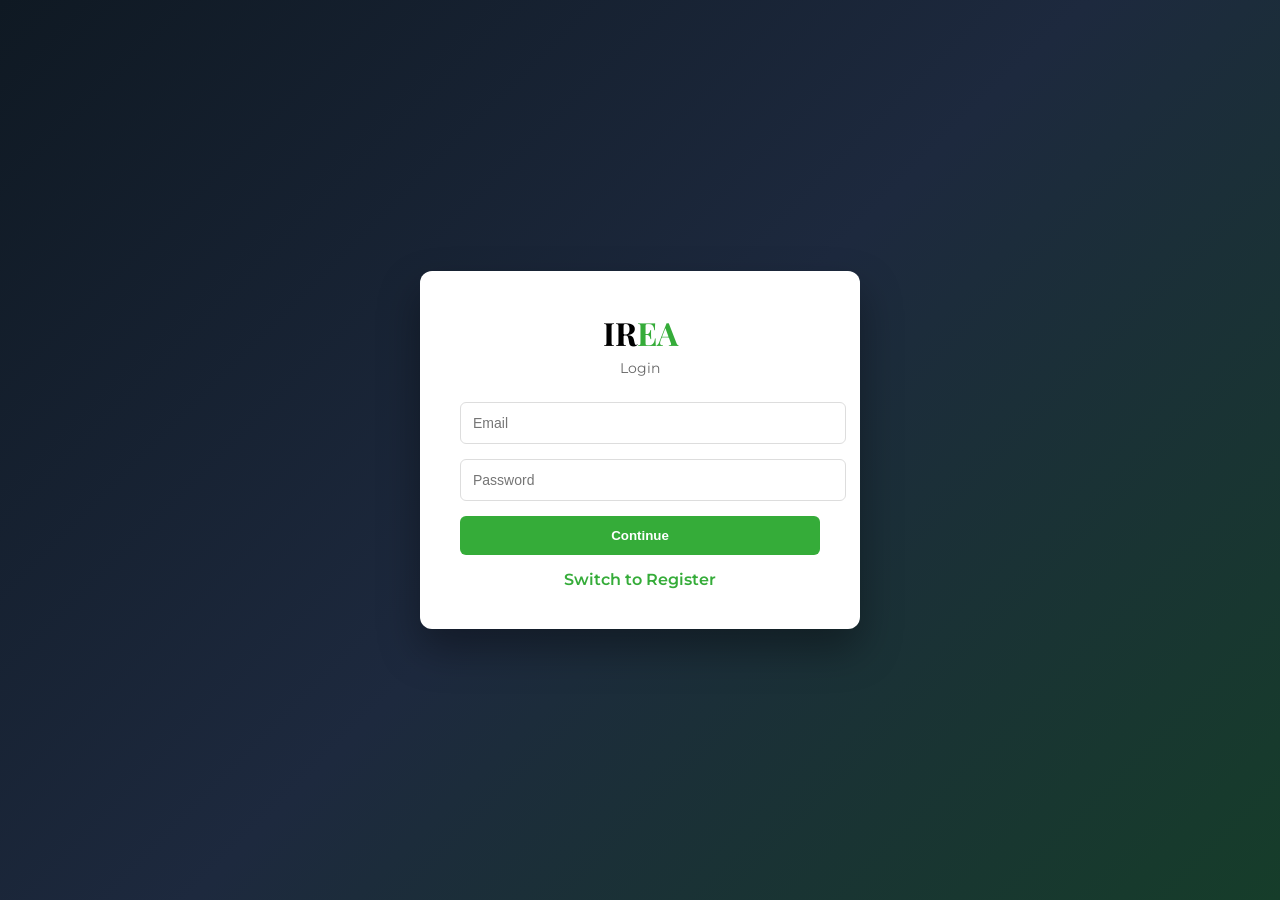
==== frontend/auth.html @ 5c5ea214 "OC" ====
<!DOCTYPE html>
<html lang="en">

<head>
    <meta charset="UTF-8">
    <meta name="viewport" content="width=device-width, initial-scale=1.0">
    <title>Auth — Iconics Real Estate</title>

    <link
        href="https://fonts.googleapis.com/css2?family=Montserrat:wght@400;600&family=Playfair+Display:wght@700&display=swap"
        rel="stylesheet">

    <style>
        body {
            margin: 0;
            font-family: 'Montserrat', sans-serif;
            background: linear-gradient(135deg, #0f1923, #1d293e, #163d2a);
            display: flex;
            justify-content: center;
            align-items: center;
            height: 100vh;
        }

        .auth-card {
            background: #fff;
            padding: 40px;
            width: 360px;
            border-radius: 12px;
            box-shadow: 0 20px 40px rgba(0, 0, 0, 0.35);
        }

        .auth-logo {
            text-align: center;
            margin-bottom: 25px;
        }

        .auth-logo h1 {
            font-family: 'Playfair Display', serif;
            margin: 0;
        }

        .auth-logo span {
            color: #35ac39;
        }

        .auth-logo p {
            margin-top: 5px;
            color: #666;
            font-size: 14px;
        }

        .form-group {
            margin-bottom: 15px;
        }

        input,
        select {
            width: 100%;
            padding: 12px;
            border-radius: 6px;
            border: 1px solid #ddd;
            font-size: 14px;
        }

        .btn {
            width: 100%;
            padding: 12px;
            background: #35ac39;
            color: white;
            border: none;
            border-radius: 6px;
            font-weight: bold;
            cursor: pointer;
        }

        .btn:disabled {
            opacity: 0.7;
            cursor: not-allowed;
        }

        .toggle {
            text-align: center;
            margin-top: 15px;
            cursor: pointer;
            color: #35ac39;
            font-weight: 600;
        }

        .role-select {
            display: none;
        }

        .alert {
            font-size: 13px;
            padding: 10px;
            border-radius: 6px;
            margin-bottom: 10px;
            display: none;
        }

        .alert.error {
            background: #ffe5e5;
            color: #c0392b;
        }

        .alert.success {
            background: #e6ffed;
            color: #27ae60;
        }
    </style>
</head>

<body>

    <div class="auth-card">

        <div class="auth-logo">
            <h1>IR<span>EA</span></h1>
            <p id="title">Login</p>
        </div>

        <div id="alertBox" class="alert"></div>

        <div class="form-group">
            <input type="text" id="name" placeholder="Full Name" style="display:none;">
        </div>

        <div class="form-group role-select" id="roleWrap">
            <select id="role">
                <option value="client">Client</option>
                <option value="agent">Agent</option>
            </select>
        </div>

        <div class="form-group">
            <input type="email" id="email" placeholder="Email">
        </div>

        <div class="form-group">
            <input type="password" id="password" placeholder="Password">
        </div>

        <button class="btn" id="submitBtn" onclick="submitForm()">Continue</button>

        <div class="toggle" onclick="toggleMode()">
            Switch to Register
        </div>

    </div>

    <script>
        let isLogin = true;
        const BASE_URL = "http://localhost/Final/backend/api/auth.php";

        function toggleMode() {
            isLogin = !isLogin;

            document.getElementById("title").innerText = isLogin ? "Login" : "Register";
            document.getElementById("name").style.display = isLogin ? "none" : "block";
            document.getElementById("roleWrap").style.display = isLogin ? "none" : "block";

            document.querySelector(".toggle").innerText =
                isLogin ? "Switch to Register" : "Switch to Login";
        }

        function showAlert(message, type = "error") {
            const box = document.getElementById("alertBox");
            box.innerText = message;
            box.className = "alert " + type;
            box.style.display = "block";
        }

        function redirectByRole(role) {
            if (role === "admin") {
                window.location.href = "admin/dashboard.html";
            } else if (role === "agent") {
                window.location.href = "agent/dashboard.html";
            } else {
                window.location.href = "client/dashboard.html";
            }
        }

        async function submitForm() {
            const email = document.getElementById("email").value.trim();
            const password = document.getElementById("password").value.trim();
            const name = document.getElementById("name").value.trim();
            const role = document.getElementById("role").value;

            if (!email || !password || (!isLogin && !name)) {
                showAlert("Please fill all required fields");
                return;
            }

            const btn = document.getElementById("submitBtn");
            btn.disabled = true;
            btn.innerText = "Processing...";

            const action = isLogin ? "login" : "register";

            const payload = isLogin
                ? { email, password }
                : { name, email, password, role };

            try {
                const res = await fetch(`${BASE_URL}?action=${action}`, {
                    method: "POST",
                    credentials: "include",
                    headers: { "Content-Type": "application/json" },
                    body: JSON.stringify(payload)
                });

                const data = await res.json();

                if (data.error) {
                    showAlert(data.error, "error");
                } else {
                    showAlert("Success! Redirecting...", "success");

                    setTimeout(() => {
                        redirectByRole(data.user.role);
                    }, 800);
                }

            } catch (err) {
                showAlert("Network error. Try again.");
            }

            btn.disabled = false;
            btn.innerText = "Continue";
        }

        document.addEventListener("keydown", e => {
            if (e.key === "Enter") submitForm();
        });
    </script>

</body>

</html>
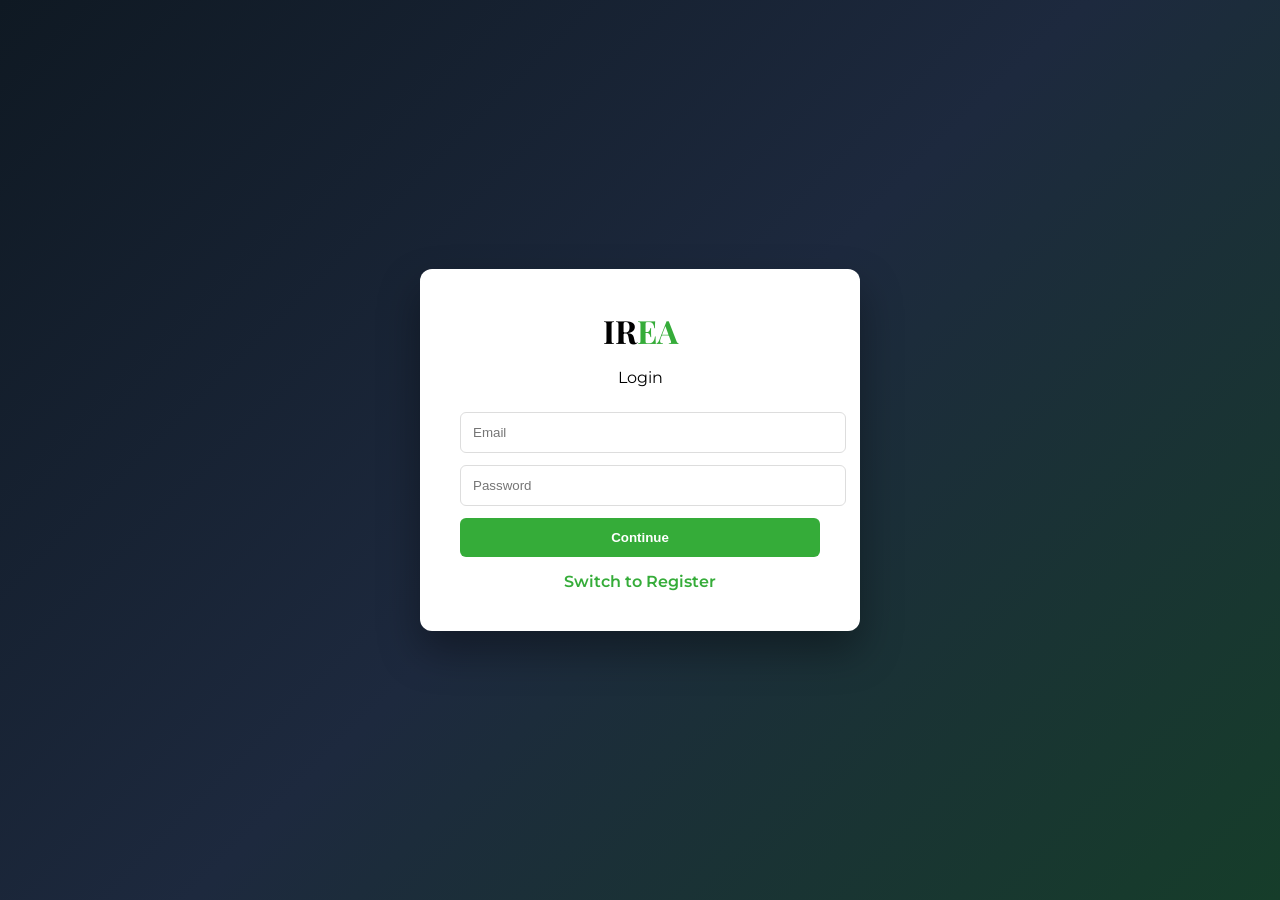
==== commit 48c412aa: "Admin - Endpoints Co-authored-by: Copilot <copilot@github.com>" ====
--- a/frontend/auth.html
+++ b/frontend/auth.html
@@ -1,10 +1,12 @@
 <!DOCTYPE html>
+
 <html lang="en">
 
 <head>
     <meta charset="UTF-8">
     <meta name="viewport" content="width=device-width, initial-scale=1.0">
     <title>Auth — Iconics Real Estate</title>
+
 
     <link
         href="https://fonts.googleapis.com/css2?family=Montserrat:wght@400;600&family=Playfair+Display:wght@700&display=swap"
@@ -43,23 +45,13 @@
             color: #35ac39;
         }
 
-        .auth-logo p {
-            margin-top: 5px;
-            color: #666;
-            font-size: 14px;
-        }
-
-        .form-group {
-            margin-bottom: 15px;
-        }
-
         input,
         select {
             width: 100%;
             padding: 12px;
+            margin-bottom: 12px;
             border-radius: 6px;
             border: 1px solid #ddd;
-            font-size: 14px;
         }
 
         .btn {
@@ -69,13 +61,8 @@
             color: white;
             border: none;
             border-radius: 6px;
+            cursor: pointer;
             font-weight: bold;
-            cursor: pointer;
-        }
-
-        .btn:disabled {
-            opacity: 0.7;
-            cursor: not-allowed;
         }
 
         .toggle {
@@ -86,152 +73,115 @@
             font-weight: 600;
         }
 
-        .role-select {
+        .alert {
             display: none;
+            padding: 10px;
+            margin-bottom: 10px;
+            border-radius: 6px;
+            font-size: 13px;
         }
 
-        .alert {
-            font-size: 13px;
-            padding: 10px;
-            border-radius: 6px;
-            margin-bottom: 10px;
-            display: none;
-        }
-
-        .alert.error {
+        .error {
             background: #ffe5e5;
             color: #c0392b;
         }
 
-        .alert.success {
+        .success {
             background: #e6ffed;
             color: #27ae60;
         }
     </style>
+
+
 </head>
 
 <body>
 
     <div class="auth-card">
 
+
         <div class="auth-logo">
             <h1>IR<span>EA</span></h1>
             <p id="title">Login</p>
         </div>
 
-        <div id="alertBox" class="alert"></div>
+        <div id="alert" class="alert"></div>
 
-        <div class="form-group">
-            <input type="text" id="name" placeholder="Full Name" style="display:none;">
-        </div>
+        <input type="text" id="name" placeholder="Full Name" style="display:none;">
+        <select id="role" style="display:none;">
+            <option value="client">Client</option>
+            <option value="agent">Agent</option>
+        </select>
 
-        <div class="form-group role-select" id="roleWrap">
-            <select id="role">
-                <option value="client">Client</option>
-                <option value="agent">Agent</option>
-            </select>
-        </div>
+        <input type="email" id="email" placeholder="Email">
+        <input type="password" id="password" placeholder="Password">
 
-        <div class="form-group">
-            <input type="email" id="email" placeholder="Email">
-        </div>
-
-        <div class="form-group">
-            <input type="password" id="password" placeholder="Password">
-        </div>
-
-        <button class="btn" id="submitBtn" onclick="submitForm()">Continue</button>
+        <button class="btn" onclick="submit()">Continue</button>
 
         <div class="toggle" onclick="toggleMode()">
             Switch to Register
         </div>
 
+
     </div>
+
+    <script src="assets/js/api.js"></script>
 
     <script>
         let isLogin = true;
-        const BASE_URL = "http://localhost/Final/backend/api/auth.php";
 
         function toggleMode() {
             isLogin = !isLogin;
 
             document.getElementById("title").innerText = isLogin ? "Login" : "Register";
             document.getElementById("name").style.display = isLogin ? "none" : "block";
-            document.getElementById("roleWrap").style.display = isLogin ? "none" : "block";
-
-            document.querySelector(".toggle").innerText =
-                isLogin ? "Switch to Register" : "Switch to Login";
+            document.getElementById("role").style.display = isLogin ? "none" : "block";
         }
 
-        function showAlert(message, type = "error") {
-            const box = document.getElementById("alertBox");
-            box.innerText = message;
-            box.className = "alert " + type;
-            box.style.display = "block";
+        function show(msg, type) {
+            const el = document.getElementById("alert");
+            el.style.display = "block";
+            el.className = "alert " + type;
+            el.innerText = msg;
         }
 
-        function redirectByRole(role) {
-            if (role === "admin") {
-                window.location.href = "admin/dashboard.html";
-            } else if (role === "agent") {
-                window.location.href = "agent/dashboard.html";
-            } else {
-                window.location.href = "client/dashboard.html";
+        async function submit() {
+            const emailVal = document.getElementById("email").value;
+            const passwordVal = document.getElementById("password").value;
+
+            if (!emailVal || !passwordVal) return show("Fields required", "error");
+
+            try {
+                const res = isLogin ?
+                    await Iconics.login({ email: emailVal, password: passwordVal }) :
+                    await Iconics.register({
+                        full_name: document.getElementById("name").value,
+                        email: emailVal,
+                        password: passwordVal,
+                        role: document.getElementById("role").value
+                    });
+
+
+                if (res.status === "success") {
+                    show("Success! Redirecting...", "success");
+
+                    const role = res.data?.user?.role;
+                    if (role) {
+                        setTimeout(() => {
+                            Iconics.redirectByRole(role);
+                        }, 500);
+                    } else {
+                        show("User role missing", "error");
+                    }
+                } else {
+                    // Handle error messages from Response::error()
+                    show(res.message || "Authentication failed", "error");
+                }
+            } catch (err) {
+                show("Server connection failed", "error");
             }
         }
 
-        async function submitForm() {
-            const email = document.getElementById("email").value.trim();
-            const password = document.getElementById("password").value.trim();
-            const name = document.getElementById("name").value.trim();
-            const role = document.getElementById("role").value;
-
-            if (!email || !password || (!isLogin && !name)) {
-                showAlert("Please fill all required fields");
-                return;
-            }
-
-            const btn = document.getElementById("submitBtn");
-            btn.disabled = true;
-            btn.innerText = "Processing...";
-
-            const action = isLogin ? "login" : "register";
-
-            const payload = isLogin
-                ? { email, password }
-                : { name, email, password, role };
-
-            try {
-                const res = await fetch(`${BASE_URL}?action=${action}`, {
-                    method: "POST",
-                    credentials: "include",
-                    headers: { "Content-Type": "application/json" },
-                    body: JSON.stringify(payload)
-                });
-
-                const data = await res.json();
-
-                if (data.error) {
-                    showAlert(data.error, "error");
-                } else {
-                    showAlert("Success! Redirecting...", "success");
-
-                    setTimeout(() => {
-                        redirectByRole(data.user.role);
-                    }, 800);
-                }
-
-            } catch (err) {
-                showAlert("Network error. Try again.");
-            }
-
-            btn.disabled = false;
-            btn.innerText = "Continue";
-        }
-
-        document.addEventListener("keydown", e => {
-            if (e.key === "Enter") submitForm();
-        });
     </script>
 
 </body>
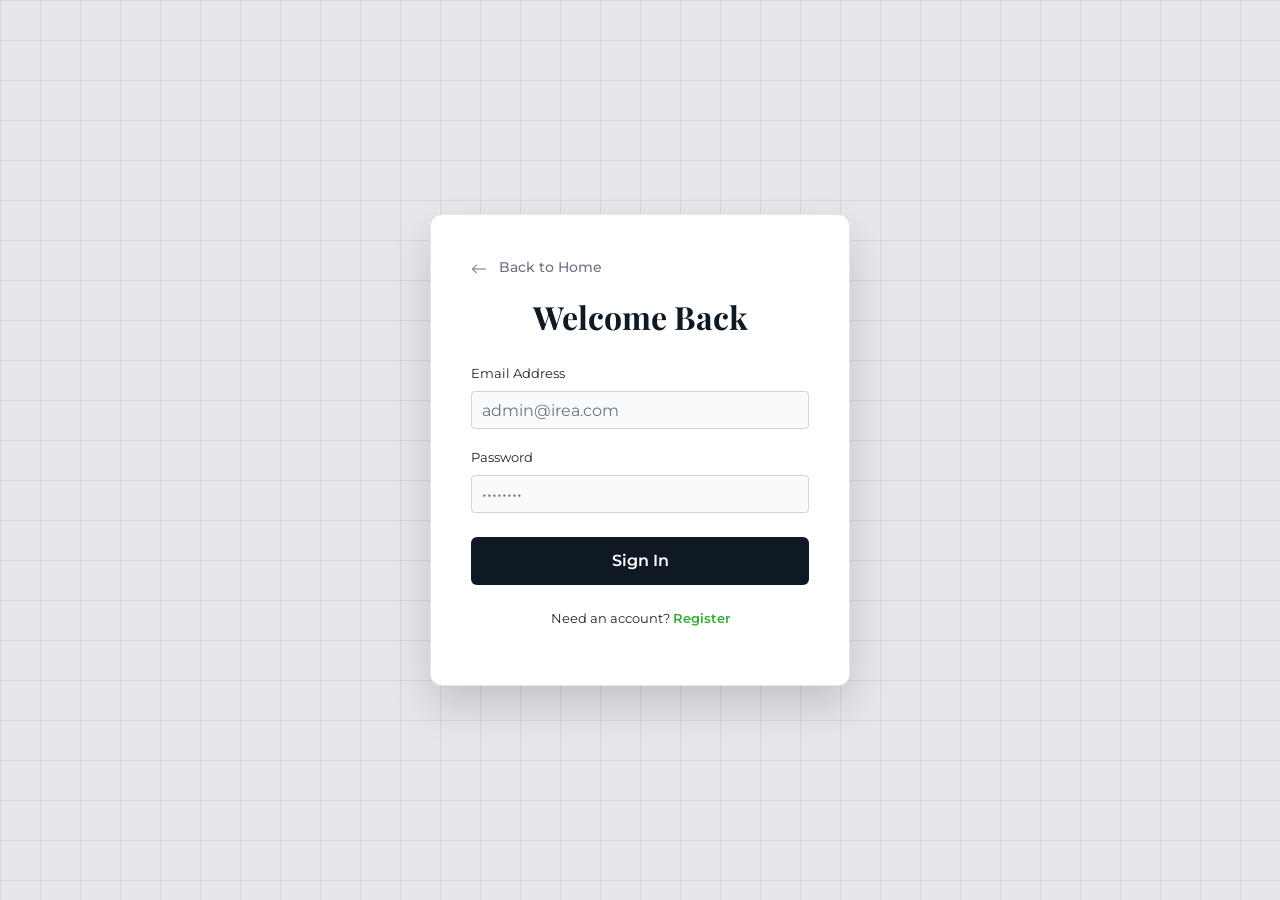
==== commit a41eb2c5: "rf" ====
--- a/frontend/auth.html
+++ b/frontend/auth.html
@@ -1,189 +1,177 @@
 <!DOCTYPE html>
-
 <html lang="en">
 
 <head>
     <meta charset="UTF-8">
     <meta name="viewport" content="width=device-width, initial-scale=1.0">
-    <title>Auth — Iconics Real Estate</title>
+    <title>Authentication | IREA FDIVS</title>
+    <link
+        href="https://fonts.googleapis.com/css2?family=Montserrat:wght@300;400;600&family=Playfair+Display:wght@700&display=swap"
+        rel="stylesheet">
+    <link rel="stylesheet" href="assets/bootstrap/css/bootstrap.min.css">
+    <style>
+        :root {
+            --primary-dark: #0f1923;
+            --accent-green: #35ac39;
+            --bg-dull: #e5e7eb;
+        }
 
-
-    <link
-        href="https://fonts.googleapis.com/css2?family=Montserrat:wght@400;600&family=Playfair+Display:wght@700&display=swap"
-        rel="stylesheet">
-
-    <style>
         body {
+            font-family: 'Montserrat', sans-serif;
+            background-color: var(--bg-dull);
+            /* Stronger Grid Pattern */
+            background-image:
+                linear-gradient(rgba(0, 0, 0, 0.07) 1px, transparent 1px),
+                linear-gradient(90deg, rgba(0, 0, 0, 0.07) 1px, transparent 1px);
+            background-size: 40px 40px;
+            height: 100vh;
+            display: flex;
+            align-items: center;
+            justify-content: center;
             margin: 0;
-            font-family: 'Montserrat', sans-serif;
-            background: linear-gradient(135deg, #0f1923, #1d293e, #163d2a);
-            display: flex;
-            justify-content: center;
-            align-items: center;
-            height: 100vh;
         }
 
         .auth-card {
-            background: #fff;
+            background: #ffffff;
             padding: 40px;
-            width: 360px;
             border-radius: 12px;
-            box-shadow: 0 20px 40px rgba(0, 0, 0, 0.35);
+            box-shadow: 0 20px 40px rgba(0, 0, 0, 0.15);
+            width: 100%;
+            max-width: 420px;
+            border: 1px solid rgba(0, 0, 0, 0.1);
         }
 
-        .auth-logo {
+        .auth-header {
+            font-family: 'Playfair Display', serif;
+            color: var(--primary-dark);
             text-align: center;
             margin-bottom: 25px;
+            font-weight: 700;
         }
 
-        .auth-logo h1 {
-            font-family: 'Playfair Display', serif;
-            margin: 0;
+        .btn-auth {
+            background: var(--primary-dark);
+            color: white !important;
+            border: none;
+            padding: 12px;
+            width: 100%;
+            border-radius: 6px;
+            font-weight: 600;
+            transition: 0.3s;
         }
 
-        .auth-logo span {
-            color: #35ac39;
+        .btn-auth:hover {
+            background: #1a2a3a;
+            transform: translateY(-2px);
         }
 
-        input,
-        select {
-            width: 100%;
-            padding: 12px;
-            margin-bottom: 12px;
-            border-radius: 6px;
-            border: 1px solid #ddd;
+        .back-link {
+            text-decoration: none;
+            color: #6b7280;
+            font-size: 0.85rem;
+            display: inline-block;
+            margin-bottom: 20px;
+            font-weight: 500;
         }
 
-        .btn {
-            width: 100%;
-            padding: 12px;
-            background: #35ac39;
-            color: white;
-            border: none;
-            border-radius: 6px;
-            cursor: pointer;
-            font-weight: bold;
+        .back-link:hover {
+            color: var(--primary-dark);
         }
 
-        .toggle {
-            text-align: center;
-            margin-top: 15px;
+        .form-control {
+            background: #f9fafb;
+            border: 1px solid #d1d5db;
+            padding: 10px;
+        }
+
+        .toggle-link {
+            color: var(--accent-green);
             cursor: pointer;
-            color: #35ac39;
             font-weight: 600;
         }
-
-        .alert {
-            display: none;
-            padding: 10px;
-            margin-bottom: 10px;
-            border-radius: 6px;
-            font-size: 13px;
-        }
-
-        .error {
-            background: #ffe5e5;
-            color: #c0392b;
-        }
-
-        .success {
-            background: #e6ffed;
-            color: #27ae60;
-        }
     </style>
-
-
 </head>
 
 <body>
 
     <div class="auth-card">
+        <a href="index.html" class="back-link">
+            <svg width="16" height="16" fill="currentColor" style="margin-right:8px" viewBox="0 0 16 16">
+                <path fill-rule="evenodd"
+                    d="M15 8a.5.5 0 0 0-.5-.5H2.707l3.147-3.146a.5.5 0 1 0-.708-.708l-4 4a.5.5 0 0 0 0 .708l4 4a.5.5 0 0 0 .708-.708L2.707 8.5H14.5A.5.5 0 0 0 15 8z" />
+            </svg>
+            Back to Home
+        </a>
 
-
-        <div class="auth-logo">
-            <h1>IR<span>EA</span></h1>
-            <p id="title">Login</p>
+        <div id="login-section">
+            <h2 class="auth-header">Welcome Back</h2>
+            <form id="loginForm">
+                <div class="mb-3">
+                    <label class="form-label small fw-bold">Email Address</label>
+                    <input type="email" name="email" class="form-control" required placeholder="admin@irea.com">
+                </div>
+                <div class="mb-4">
+                    <label class="form-label small fw-bold">Password</label>
+                    <input type="password" name="password" class="form-control" required placeholder="••••••••">
+                </div>
+                <button type="submit" class="btn-auth">Sign In</button>
+            </form>
+            <p class="text-center mt-4 small">Need an account? <span class="toggle-link"
+                    onclick="toggleAuth()">Register</span></p>
         </div>
 
-        <div id="alert" class="alert"></div>
-
-        <input type="text" id="name" placeholder="Full Name" style="display:none;">
-        <select id="role" style="display:none;">
-            <option value="client">Client</option>
-            <option value="agent">Agent</option>
-        </select>
-
-        <input type="email" id="email" placeholder="Email">
-        <input type="password" id="password" placeholder="Password">
-
-        <button class="btn" onclick="submit()">Continue</button>
-
-        <div class="toggle" onclick="toggleMode()">
-            Switch to Register
+        <div id="register-section" style="display: none;">
+            <h2 class="auth-header">Create Account</h2>
+            <form id="registerForm">
+                <div class="mb-3">
+                    <label class="form-label small fw-bold">Full Name</label>
+                    <input type="text" name="full_name" class="form-control" required>
+                </div>
+                <div class="mb-3">
+                    <label class="form-label small fw-bold">Email</label>
+                    <input type="email" name="email" class="form-control" required>
+                </div>
+                <div class="mb-3">
+                    <label class="form-label small fw-bold">Password</label>
+                    <input type="password" name="password" class="form-control" required>
+                </div>
+                <div class="mb-4">
+                    <label class="form-label small fw-bold">I am an...</label>
+                    <select name="role" class="form-select">
+                        <option value="client">Client</option>
+                        <option value="agent">Agent</option>
+                    </select>
+                </div>
+                <button type="submit" class="btn-auth">Register</button>
+            </form>
+            <p class="text-center mt-4 small">Already joined? <span class="toggle-link"
+                    onclick="toggleAuth()">Login</span></p>
         </div>
-
-
     </div>
 
     <script src="assets/js/api.js"></script>
-
     <script>
-        let isLogin = true;
-
-        function toggleMode() {
-            isLogin = !isLogin;
-
-            document.getElementById("title").innerText = isLogin ? "Login" : "Register";
-            document.getElementById("name").style.display = isLogin ? "none" : "block";
-            document.getElementById("role").style.display = isLogin ? "none" : "block";
+        function toggleAuth() {
+            const login = document.getElementById('login-section');
+            const reg = document.getElementById('register-section');
+            const isLogin = login.style.display !== 'none';
+            login.style.display = isLogin ? 'none' : 'block';
+            reg.style.display = isLogin ? 'block' : 'none';
         }
 
-        function show(msg, type) {
-            const el = document.getElementById("alert");
-            el.style.display = "block";
-            el.className = "alert " + type;
-            el.innerText = msg;
-        }
+        document.getElementById('loginForm').onsubmit = async (e) => {
+            e.preventDefault();
+            const data = Object.fromEntries(new FormData(e.target));
+            const res = await Iconics.login(data);
 
-        async function submit() {
-            const emailVal = document.getElementById("email").value;
-            const passwordVal = document.getElementById("password").value;
-
-            if (!emailVal || !passwordVal) return show("Fields required", "error");
-
-            try {
-                const res = isLogin ?
-                    await Iconics.login({ email: emailVal, password: passwordVal }) :
-                    await Iconics.register({
-                        full_name: document.getElementById("name").value,
-                        email: emailVal,
-                        password: passwordVal,
-                        role: document.getElementById("role").value
-                    });
-
-
-                if (res.status === "success") {
-                    show("Success! Redirecting...", "success");
-
-                    const role = res.data?.user?.role;
-                    if (role) {
-                        setTimeout(() => {
-                            Iconics.redirectByRole(role);
-                        }, 500);
-                    } else {
-                        show("User role missing", "error");
-                    }
-                } else {
-                    // Handle error messages from Response::error()
-                    show(res.message || "Authentication failed", "error");
-                }
-            } catch (err) {
-                show("Server connection failed", "error");
+            if (res.status === "success" && res.data.user) {
+                // REDIRECT LOGIC
+                Iconics.redirectByRole(res.data.user.role);
+            } else {
+                alert(res.message || "Invalid Login");
             }
-        }
-
+        };
     </script>
-
 </body>
 
 </html>
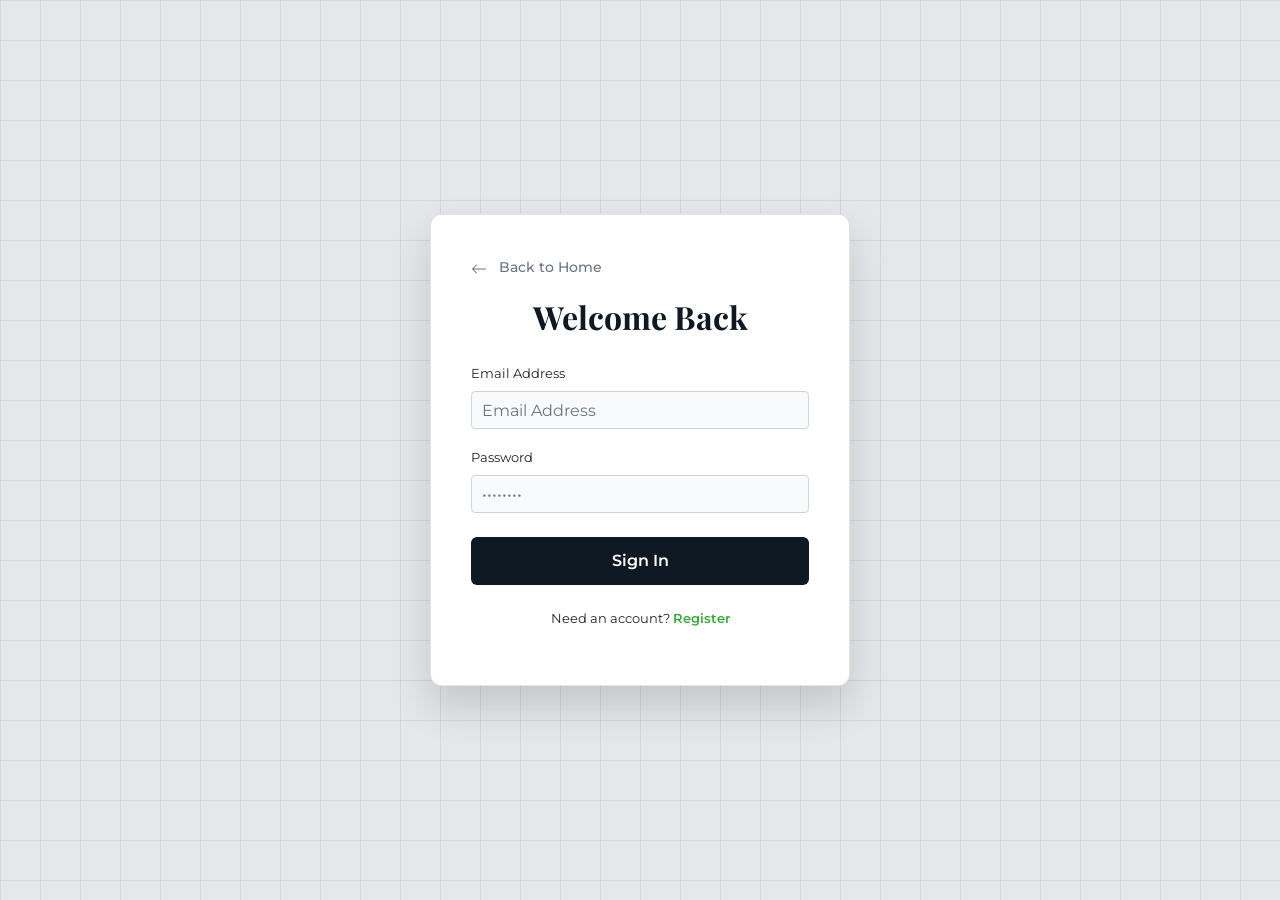
==== commit 0748ea12: "Retouch" ====
--- a/frontend/auth.html
+++ b/frontend/auth.html
@@ -19,7 +19,6 @@
         body {
             font-family: 'Montserrat', sans-serif;
             background-color: var(--bg-dull);
-            /* Stronger Grid Pattern */
             background-image:
                 linear-gradient(rgba(0, 0, 0, 0.07) 1px, transparent 1px),
                 linear-gradient(90deg, rgba(0, 0, 0, 0.07) 1px, transparent 1px);
@@ -65,6 +64,12 @@
             transform: translateY(-2px);
         }
 
+        .btn-auth:disabled {
+            opacity: 0.6;
+            cursor: not-allowed;
+            transform: none;
+        }
+
         .back-link {
             text-decoration: none;
             color: #6b7280;
@@ -88,6 +93,26 @@
             color: var(--accent-green);
             cursor: pointer;
             font-weight: 600;
+        }
+
+        .alert-msg {
+            font-size: 0.85rem;
+            padding: 10px 14px;
+            border-radius: 6px;
+            margin-bottom: 16px;
+            display: none;
+        }
+
+        .alert-msg.error {
+            background: #fee2e2;
+            color: #b91c1c;
+            border: 1px solid #fca5a5;
+        }
+
+        .alert-msg.success {
+            background: #dcfce7;
+            color: #15803d;
+            border: 1px solid #86efac;
         }
     </style>
 </head>
@@ -103,25 +128,29 @@
             Back to Home
         </a>
 
+        <!-- LOGIN SECTION -->
         <div id="login-section">
             <h2 class="auth-header">Welcome Back</h2>
+            <div id="login-msg" class="alert-msg"></div>
             <form id="loginForm">
                 <div class="mb-3">
                     <label class="form-label small fw-bold">Email Address</label>
-                    <input type="email" name="email" class="form-control" required placeholder="admin@irea.com">
+                    <input type="email" name="email" class="form-control" required placeholder="Email Address">
                 </div>
                 <div class="mb-4">
                     <label class="form-label small fw-bold">Password</label>
                     <input type="password" name="password" class="form-control" required placeholder="••••••••">
                 </div>
-                <button type="submit" class="btn-auth">Sign In</button>
+                <button type="submit" class="btn-auth" id="loginBtn">Sign In</button>
             </form>
             <p class="text-center mt-4 small">Need an account? <span class="toggle-link"
                     onclick="toggleAuth()">Register</span></p>
         </div>
 
+        <!-- REGISTER SECTION -->
         <div id="register-section" style="display: none;">
             <h2 class="auth-header">Create Account</h2>
+            <div id="register-msg" class="alert-msg"></div>
             <form id="registerForm">
                 <div class="mb-3">
                     <label class="form-label small fw-bold">Full Name</label>
@@ -142,7 +171,7 @@
                         <option value="agent">Agent</option>
                     </select>
                 </div>
-                <button type="submit" class="btn-auth">Register</button>
+                <button type="submit" class="btn-auth" id="registerBtn">Register</button>
             </form>
             <p class="text-center mt-4 small">Already joined? <span class="toggle-link"
                     onclick="toggleAuth()">Login</span></p>
@@ -151,24 +180,83 @@
 
     <script src="assets/js/api.js"></script>
     <script>
+        // ── helpers ──────────────────────────────────────────────────────────
+        function showMsg(elId, message, type = 'error') {
+            const el = document.getElementById(elId);
+            el.textContent = Array.isArray(message) ? message.join(' ') : message;
+            el.className = `alert-msg ${type}`;
+            el.style.display = 'block';
+        }
+
+        function hideMsg(elId) {
+            const el = document.getElementById(elId);
+            el.style.display = 'none';
+        }
+
+        function setLoading(btnId, loading) {
+            const btn = document.getElementById(btnId);
+            btn.disabled = loading;
+            btn.textContent = loading ? 'Please wait...' : btn.dataset.label;
+        }
+
+        // Store original button labels
+        document.getElementById('loginBtn').dataset.label = 'Sign In';
+        document.getElementById('registerBtn').dataset.label = 'Register';
+
+        // ── toggle ────────────────────────────────────────────────────────────
         function toggleAuth() {
             const login = document.getElementById('login-section');
             const reg = document.getElementById('register-section');
             const isLogin = login.style.display !== 'none';
             login.style.display = isLogin ? 'none' : 'block';
             reg.style.display = isLogin ? 'block' : 'none';
-        }
-
+            hideMsg('login-msg');
+            hideMsg('register-msg');
+        }
+
+        // ── LOGIN ─────────────────────────────────────────────────────────────
         document.getElementById('loginForm').onsubmit = async (e) => {
             e.preventDefault();
-            const data = Object.fromEntries(new FormData(e.target));
-            const res = await Iconics.login(data);
-
-            if (res.status === "success" && res.data.user) {
-                // REDIRECT LOGIC
-                Iconics.redirectByRole(res.data.user.role);
-            } else {
-                alert(res.message || "Invalid Login");
+            hideMsg('login-msg');
+            setLoading('loginBtn', true);
+
+            try {
+                const data = Object.fromEntries(new FormData(e.target));
+                const res = await Iconics.login(data);
+
+                if (res.status === 'success' && res.data.user) {
+                    showMsg('login-msg', 'Login successful! Redirecting...', 'success');
+                    Iconics.redirectByRole(res.data.user.role);
+                } else {
+                    showMsg('login-msg', res.message || 'Invalid credentials');
+                    setLoading('loginBtn', false);
+                }
+            } catch (err) {
+                showMsg('login-msg', 'Network error. Please try again.');
+                setLoading('loginBtn', false);
+            }
+        };
+
+        // ── REGISTER ──────────────────────────────────────────────────────────
+        document.getElementById('registerForm').onsubmit = async (e) => {
+            e.preventDefault();
+            hideMsg('register-msg');
+            setLoading('registerBtn', true);
+
+            try {
+                const data = Object.fromEntries(new FormData(e.target));
+                const res = await Iconics.register(data);
+
+                if (res.status === 'success' && res.data.user) {
+                    showMsg('register-msg', 'Account created! Redirecting...', 'success');
+                    Iconics.redirectByRole(res.data.user.role);
+                } else {
+                    showMsg('register-msg', res.message || 'Registration failed. Please try again.');
+                    setLoading('registerBtn', false);
+                }
+            } catch (err) {
+                showMsg('register-msg', 'Network error. Please try again.');
+                setLoading('registerBtn', false);
             }
         };
     </script>
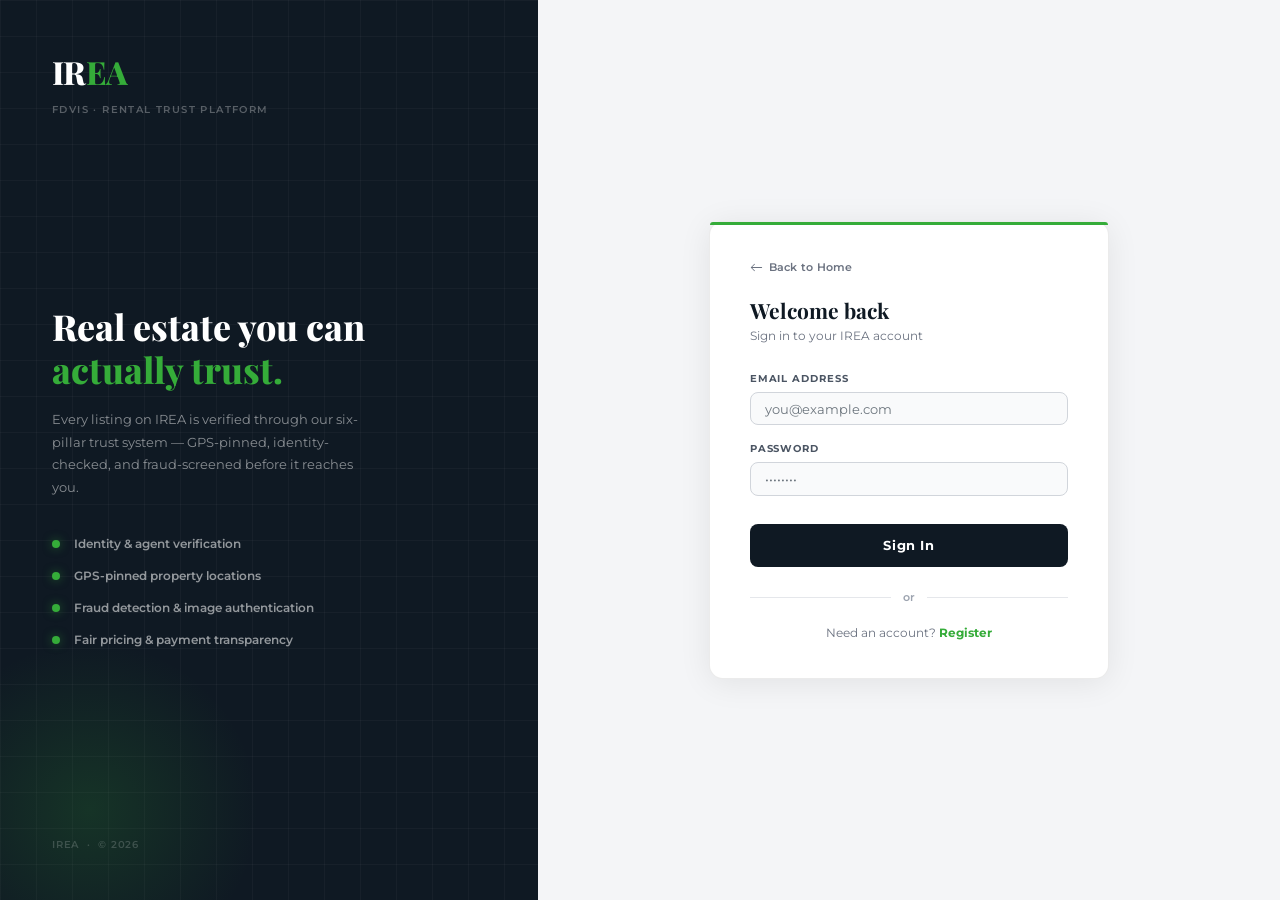
==== commit f05b6396: "rf" ====
--- a/frontend/auth.html
+++ b/frontend/auth.html
@@ -6,100 +6,364 @@
     <meta name="viewport" content="width=device-width, initial-scale=1.0">
     <title>Authentication | IREA FDIVS</title>
     <link
-        href="https://fonts.googleapis.com/css2?family=Montserrat:wght@300;400;600&family=Playfair+Display:wght@700&display=swap"
+        href="https://fonts.googleapis.com/css2?family=Montserrat:wght@300;400;600;700&family=Playfair+Display:wght@700;800&display=swap"
         rel="stylesheet">
     <link rel="stylesheet" href="assets/bootstrap/css/bootstrap.min.css">
     <style>
         :root {
             --primary-dark: #0f1923;
+            --primary-mid: #162030;
             --accent-green: #35ac39;
-            --bg-dull: #e5e7eb;
+            --accent-green-d: #279b2b;
+            --bg-page: #f4f5f7;
+            --card-bg: #ffffff;
+            --border-light: rgba(0, 0, 0, 0.08);
+            --radius-md: 8px;
+            --radius-lg: 14px;
+            --text-muted: #6b7280;
+        }
+
+        *,
+        *::before,
+        *::after {
+            box-sizing: border-box;
+            margin: 0;
+            padding: 0;
         }
 
         body {
             font-family: 'Montserrat', sans-serif;
-            background-color: var(--bg-dull);
-            background-image:
-                linear-gradient(rgba(0, 0, 0, 0.07) 1px, transparent 1px),
-                linear-gradient(90deg, rgba(0, 0, 0, 0.07) 1px, transparent 1px);
-            background-size: 40px 40px;
+            background: var(--primary-dark);
             height: 100vh;
             display: flex;
+            overflow: hidden;
+        }
+
+        /* ══════════════════════════════════════
+           LEFT PANEL — dark brand side
+        ══════════════════════════════════════ */
+        .panel-left {
+            width: 42%;
+            min-width: 340px;
+            background: var(--primary-dark);
+            display: flex;
+            flex-direction: column;
+            justify-content: space-between;
+            padding: 48px 52px;
+            position: relative;
+            overflow: hidden;
+            flex-shrink: 0;
+        }
+
+        /* subtle grid texture */
+        .panel-left::before {
+            content: '';
+            position: absolute;
+            inset: 0;
+            background-image:
+                linear-gradient(rgba(255, 255, 255, 0.03) 1px, transparent 1px),
+                linear-gradient(90deg, rgba(255, 255, 255, 0.03) 1px, transparent 1px);
+            background-size: 36px 36px;
+            pointer-events: none;
+        }
+
+        /* green glow orb */
+        .panel-left::after {
+            content: '';
+            position: absolute;
+            bottom: -80px;
+            left: -80px;
+            width: 340px;
+            height: 340px;
+            background: radial-gradient(circle, rgba(53, 172, 57, 0.18) 0%, transparent 70%);
+            pointer-events: none;
+        }
+
+        .left-brand {
+            position: relative;
+            z-index: 1;
+        }
+
+        .brand-logo {
+            font-family: 'Playfair Display', serif;
+            font-size: 32px;
+            font-weight: 800;
+            color: white;
+            letter-spacing: -0.02em;
+            text-decoration: none;
+            display: inline-block;
+            margin-bottom: 6px;
+        }
+
+        .brand-logo span {
+            color: var(--accent-green);
+        }
+
+        .brand-tagline {
+            font-size: 10px;
+            font-weight: 600;
+            letter-spacing: 0.14em;
+            text-transform: uppercase;
+            color: rgba(255, 255, 255, 0.3);
+        }
+
+        .left-body {
+            position: relative;
+            z-index: 1;
+        }
+
+        .left-headline {
+            font-family: 'Playfair Display', serif;
+            font-size: clamp(1.8rem, 2.8vw, 2.4rem);
+            font-weight: 800;
+            color: white;
+            line-height: 1.18;
+            margin-bottom: 18px;
+        }
+
+        .left-headline em {
+            font-style: normal;
+            color: var(--accent-green);
+        }
+
+        .left-desc {
+            font-size: 13px;
+            font-weight: 400;
+            color: rgba(255, 255, 255, 0.5);
+            line-height: 1.75;
+            max-width: 320px;
+            margin-bottom: 36px;
+        }
+
+        /* Trust pillars */
+        .trust-pillars {
+            display: flex;
+            flex-direction: column;
+            gap: 14px;
+        }
+
+        .trust-pillar {
+            display: flex;
+            align-items: center;
+            gap: 14px;
+        }
+
+        .pillar-dot {
+            width: 8px;
+            height: 8px;
+            border-radius: 50%;
+            background: var(--accent-green);
+            flex-shrink: 0;
+            box-shadow: 0 0 10px rgba(53, 172, 57, 0.5);
+        }
+
+        .pillar-text {
+            font-size: 12px;
+            font-weight: 600;
+            color: rgba(255, 255, 255, 0.55);
+        }
+
+        .left-footer {
+            position: relative;
+            z-index: 1;
+            font-size: 10px;
+            font-weight: 600;
+            letter-spacing: 0.08em;
+            color: rgba(255, 255, 255, 0.18);
+            text-transform: uppercase;
+        }
+
+        /* ══════════════════════════════════════
+           RIGHT PANEL — form side
+        ══════════════════════════════════════ */
+        .panel-right {
+            flex: 1;
+            background: var(--bg-page);
+            display: flex;
+            flex-direction: column;
             align-items: center;
             justify-content: center;
-            margin: 0;
-        }
-
-        .auth-card {
-            background: #ffffff;
-            padding: 40px;
-            border-radius: 12px;
-            box-shadow: 0 20px 40px rgba(0, 0, 0, 0.15);
+            padding: 40px 32px;
+            overflow-y: auto;
+        }
+
+        .form-shell {
+            background: var(--card-bg);
+            border-radius: var(--radius-lg);
+            box-shadow: 0 4px 32px rgba(0, 0, 0, 0.08);
+            border: 0.5px solid var(--border-light);
             width: 100%;
-            max-width: 420px;
-            border: 1px solid rgba(0, 0, 0, 0.1);
-        }
-
-        .auth-header {
+            max-width: 400px;
+            padding: 40px 40px 36px;
+            animation: slideUp 0.35s ease forwards;
+        }
+
+        @keyframes slideUp {
+            from {
+                opacity: 0;
+                transform: translateY(16px);
+            }
+
+            to {
+                opacity: 1;
+                transform: translateY(0);
+            }
+        }
+
+        /* green top accent */
+        .form-shell::before {
+            content: '';
+            display: block;
+            height: 3px;
+            background: var(--accent-green);
+            border-radius: var(--radius-lg) var(--radius-lg) 0 0;
+            margin: -40px -40px 32px;
+        }
+
+        /* back link */
+        .back-link {
+            display: inline-flex;
+            align-items: center;
+            gap: 6px;
+            color: var(--text-muted);
+            font-size: 11px;
+            font-weight: 600;
+            text-decoration: none;
+            margin-bottom: 22px;
+            letter-spacing: 0.02em;
+            transition: color 0.2s;
+        }
+
+        .back-link:hover {
+            color: var(--primary-dark);
+        }
+
+        .form-heading {
             font-family: 'Playfair Display', serif;
+            font-size: 21px;
+            font-weight: 700;
             color: var(--primary-dark);
-            text-align: center;
-            margin-bottom: 25px;
+            margin-bottom: 4px;
+        }
+
+        .form-sub {
+            font-size: 12px;
+            color: var(--text-muted);
+            margin-bottom: 26px;
+        }
+
+        /* ── Fields ── */
+        .form-label {
+            font-size: 10px;
             font-weight: 700;
-        }
-
+            letter-spacing: 0.09em;
+            text-transform: uppercase;
+            color: #4b5563;
+            margin-bottom: 6px;
+            display: block;
+        }
+
+        .form-control,
+        .form-select {
+            background: #f9fafb;
+            border: 1px solid #d1d5db;
+            border-radius: var(--radius-md);
+            padding: 10px 14px;
+            font-family: 'Montserrat', sans-serif;
+            font-size: 13px;
+            color: var(--primary-dark);
+            width: 100%;
+            transition: border-color 0.2s, box-shadow 0.2s;
+        }
+
+        .form-control:focus,
+        .form-select:focus {
+            outline: none;
+            border-color: var(--accent-green);
+            box-shadow: 0 0 0 3px rgba(53, 172, 57, 0.12);
+            background: #fff;
+        }
+
+        /* ── Submit button ── */
         .btn-auth {
             background: var(--primary-dark);
             color: white !important;
             border: none;
             padding: 12px;
             width: 100%;
-            border-radius: 6px;
-            font-weight: 600;
-            transition: 0.3s;
+            border-radius: var(--radius-md);
+            font-family: 'Montserrat', sans-serif;
+            font-size: 13px;
+            font-weight: 700;
+            letter-spacing: 0.04em;
+            cursor: pointer;
+            transition: background 0.2s, transform 0.15s;
+            margin-top: 4px;
         }
 
         .btn-auth:hover {
-            background: #1a2a3a;
-            transform: translateY(-2px);
+            background: #1c2e40;
+            transform: translateY(-1px);
+        }
+
+        .btn-auth:active {
+            transform: translateY(0);
         }
 
         .btn-auth:disabled {
-            opacity: 0.6;
+            opacity: 0.55;
             cursor: not-allowed;
             transform: none;
         }
 
-        .back-link {
-            text-decoration: none;
-            color: #6b7280;
-            font-size: 0.85rem;
-            display: inline-block;
-            margin-bottom: 20px;
-            font-weight: 500;
-        }
-
-        .back-link:hover {
-            color: var(--primary-dark);
-        }
-
-        .form-control {
-            background: #f9fafb;
-            border: 1px solid #d1d5db;
-            padding: 10px;
+        /* ── Divider ── */
+        .auth-divider {
+            display: flex;
+            align-items: center;
+            gap: 12px;
+            margin: 22px 0 18px;
+        }
+
+        .auth-divider::before,
+        .auth-divider::after {
+            content: '';
+            flex: 1;
+            height: 1px;
+            background: #e5e7eb;
+        }
+
+        .auth-divider span {
+            font-size: 11px;
+            font-weight: 600;
+            color: #9ca3af;
+            white-space: nowrap;
+        }
+
+        /* ── Toggle ── */
+        .toggle-text {
+            text-align: center;
+            font-size: 12px;
+            color: var(--text-muted);
+            margin: 0;
         }
 
         .toggle-link {
             color: var(--accent-green);
             cursor: pointer;
-            font-weight: 600;
-        }
-
+            font-weight: 700;
+        }
+
+        .toggle-link:hover {
+            text-decoration: underline;
+        }
+
+        /* ── Alert messages ── */
         .alert-msg {
-            font-size: 0.85rem;
+            font-size: 12px;
+            font-weight: 500;
             padding: 10px 14px;
-            border-radius: 6px;
-            margin-bottom: 16px;
+            border-radius: var(--radius-md);
+            margin-bottom: 18px;
             display: none;
         }
 
@@ -114,67 +378,151 @@
             color: #15803d;
             border: 1px solid #86efac;
         }
+
+        /* ══════════════════════════════════════
+           RESPONSIVE
+        ══════════════════════════════════════ */
+        @media (max-width: 768px) {
+            body {
+                flex-direction: column;
+                height: auto;
+                overflow: auto;
+            }
+
+            .panel-left {
+                width: 100%;
+                min-width: unset;
+                padding: 32px 28px;
+            }
+
+            .left-body {
+                margin: 24px 0;
+            }
+
+            .trust-pillars {
+                display: none;
+            }
+
+            .panel-right {
+                padding: 32px 20px;
+                min-height: 100vh;
+            }
+
+            .form-shell {
+                padding: 32px 28px 28px;
+            }
+
+            .form-shell::before {
+                margin: -32px -28px 28px;
+            }
+        }
     </style>
 </head>
 
 <body>
 
-    <div class="auth-card">
-        <a href="index.html" class="back-link">
-            <svg width="16" height="16" fill="currentColor" style="margin-right:8px" viewBox="0 0 16 16">
-                <path fill-rule="evenodd"
-                    d="M15 8a.5.5 0 0 0-.5-.5H2.707l3.147-3.146a.5.5 0 1 0-.708-.708l-4 4a.5.5 0 0 0 0 .708l4 4a.5.5 0 0 0 .708-.708L2.707 8.5H14.5A.5.5 0 0 0 15 8z" />
-            </svg>
-            Back to Home
-        </a>
-
-        <!-- LOGIN SECTION -->
-        <div id="login-section">
-            <h2 class="auth-header">Welcome Back</h2>
-            <div id="login-msg" class="alert-msg"></div>
-            <form id="loginForm">
-                <div class="mb-3">
-                    <label class="form-label small fw-bold">Email Address</label>
-                    <input type="email" name="email" class="form-control" required placeholder="Email Address">
+    <!-- ══ LEFT PANEL ══ -->
+    <div class="panel-left">
+        <div class="left-brand">
+            <a href="index.html" class="brand-logo">IR<span>EA</span></a>
+            <div class="brand-tagline">FDVIS · Rental Trust Platform</div>
+        </div>
+
+        <div class="left-body">
+            <h1 class="left-headline">
+                Real estate you can<br>
+                <em>actually trust.</em>
+            </h1>
+            <p class="left-desc">
+                Every listing on IREA is verified through our six-pillar trust system — GPS-pinned, identity-checked,
+                and fraud-screened before it reaches you.
+            </p>
+            <div class="trust-pillars">
+                <div class="trust-pillar">
+                    <div class="pillar-dot"></div>
+                    <span class="pillar-text">Identity &amp; agent verification</span>
                 </div>
-                <div class="mb-4">
-                    <label class="form-label small fw-bold">Password</label>
-                    <input type="password" name="password" class="form-control" required placeholder="••••••••">
+                <div class="trust-pillar">
+                    <div class="pillar-dot"></div>
+                    <span class="pillar-text">GPS-pinned property locations</span>
                 </div>
-                <button type="submit" class="btn-auth" id="loginBtn">Sign In</button>
-            </form>
-            <p class="text-center mt-4 small">Need an account? <span class="toggle-link"
-                    onclick="toggleAuth()">Register</span></p>
+                <div class="trust-pillar">
+                    <div class="pillar-dot"></div>
+                    <span class="pillar-text">Fraud detection &amp; image authentication</span>
+                </div>
+                <div class="trust-pillar">
+                    <div class="pillar-dot"></div>
+                    <span class="pillar-text">Fair pricing &amp; payment transparency</span>
+                </div>
+            </div>
         </div>
 
-        <!-- REGISTER SECTION -->
-        <div id="register-section" style="display: none;">
-            <h2 class="auth-header">Create Account</h2>
-            <div id="register-msg" class="alert-msg"></div>
-            <form id="registerForm">
-                <div class="mb-3">
-                    <label class="form-label small fw-bold">Full Name</label>
-                    <input type="text" name="full_name" class="form-control" required>
-                </div>
-                <div class="mb-3">
-                    <label class="form-label small fw-bold">Email</label>
-                    <input type="email" name="email" class="form-control" required>
-                </div>
-                <div class="mb-3">
-                    <label class="form-label small fw-bold">Password</label>
-                    <input type="password" name="password" class="form-control" required>
-                </div>
-                <div class="mb-4">
-                    <label class="form-label small fw-bold">I am an...</label>
-                    <select name="role" class="form-select">
-                        <option value="client">Client</option>
-                        <option value="agent">Agent</option>
-                    </select>
-                </div>
-                <button type="submit" class="btn-auth" id="registerBtn">Register</button>
-            </form>
-            <p class="text-center mt-4 small">Already joined? <span class="toggle-link"
-                    onclick="toggleAuth()">Login</span></p>
+        <div class="left-footer">IREA &nbsp;·&nbsp; © 2026</div>
+    </div>
+
+    <!-- ══ RIGHT PANEL ══ -->
+    <div class="panel-right">
+        <div class="form-shell">
+            <a href="index.html" class="back-link">
+                <svg width="13" height="13" fill="currentColor" viewBox="0 0 16 16">
+                    <path fill-rule="evenodd"
+                        d="M15 8a.5.5 0 0 0-.5-.5H2.707l3.147-3.146a.5.5 0 1 0-.708-.708l-4 4a.5.5 0 0 0 0 .708l4 4a.5.5 0 0 0 .708-.708L2.707 8.5H14.5A.5.5 0 0 0 15 8z" />
+                </svg>
+                Back to Home
+            </a>
+
+            <!-- LOGIN SECTION -->
+            <div id="login-section">
+                <h2 class="form-heading">Welcome back</h2>
+                <p class="form-sub">Sign in to your IREA account</p>
+                <div id="login-msg" class="alert-msg"></div>
+                <form id="loginForm">
+                    <div class="mb-3">
+                        <label class="form-label">Email Address</label>
+                        <input type="email" name="email" class="form-control" required placeholder="you@example.com">
+                    </div>
+                    <div class="mb-4">
+                        <label class="form-label">Password</label>
+                        <input type="password" name="password" class="form-control" required placeholder="••••••••">
+                    </div>
+                    <button type="submit" class="btn-auth" id="loginBtn">Sign In</button>
+                </form>
+                <div class="auth-divider"><span>or</span></div>
+                <p class="toggle-text">Need an account? <span class="toggle-link" onclick="toggleAuth()">Register</span>
+                </p>
+            </div>
+
+            <!-- REGISTER SECTION -->
+            <div id="register-section" style="display: none;">
+                <h2 class="form-heading">Create account</h2>
+                <p class="form-sub">Join IREA as an agent or client</p>
+                <div id="register-msg" class="alert-msg"></div>
+                <form id="registerForm">
+                    <div class="mb-3">
+                        <label class="form-label">Full Name</label>
+                        <input type="text" name="full_name" class="form-control" required placeholder="John Doe">
+                    </div>
+                    <div class="mb-3">
+                        <label class="form-label">Email</label>
+                        <input type="email" name="email" class="form-control" required placeholder="you@example.com">
+                    </div>
+                    <div class="mb-3">
+                        <label class="form-label">Password</label>
+                        <input type="password" name="password" class="form-control" required placeholder="••••••••">
+                    </div>
+                    <div class="mb-4">
+                        <label class="form-label">I am a…</label>
+                        <select name="role" class="form-select">
+                            <option value="client">Client</option>
+                            <option value="agent">Agent</option>
+                        </select>
+                    </div>
+                    <button type="submit" class="btn-auth" id="registerBtn">Create Account</button>
+                </form>
+                <div class="auth-divider"><span>or</span></div>
+                <p class="toggle-text">Already have an account? <span class="toggle-link" onclick="toggleAuth()">Sign
+                        in</span></p>
+            </div>
         </div>
     </div>
 
@@ -201,7 +549,7 @@
 
         // Store original button labels
         document.getElementById('loginBtn').dataset.label = 'Sign In';
-        document.getElementById('registerBtn').dataset.label = 'Register';
+        document.getElementById('registerBtn').dataset.label = 'Create Account';
 
         // ── toggle ────────────────────────────────────────────────────────────
         function toggleAuth() {
